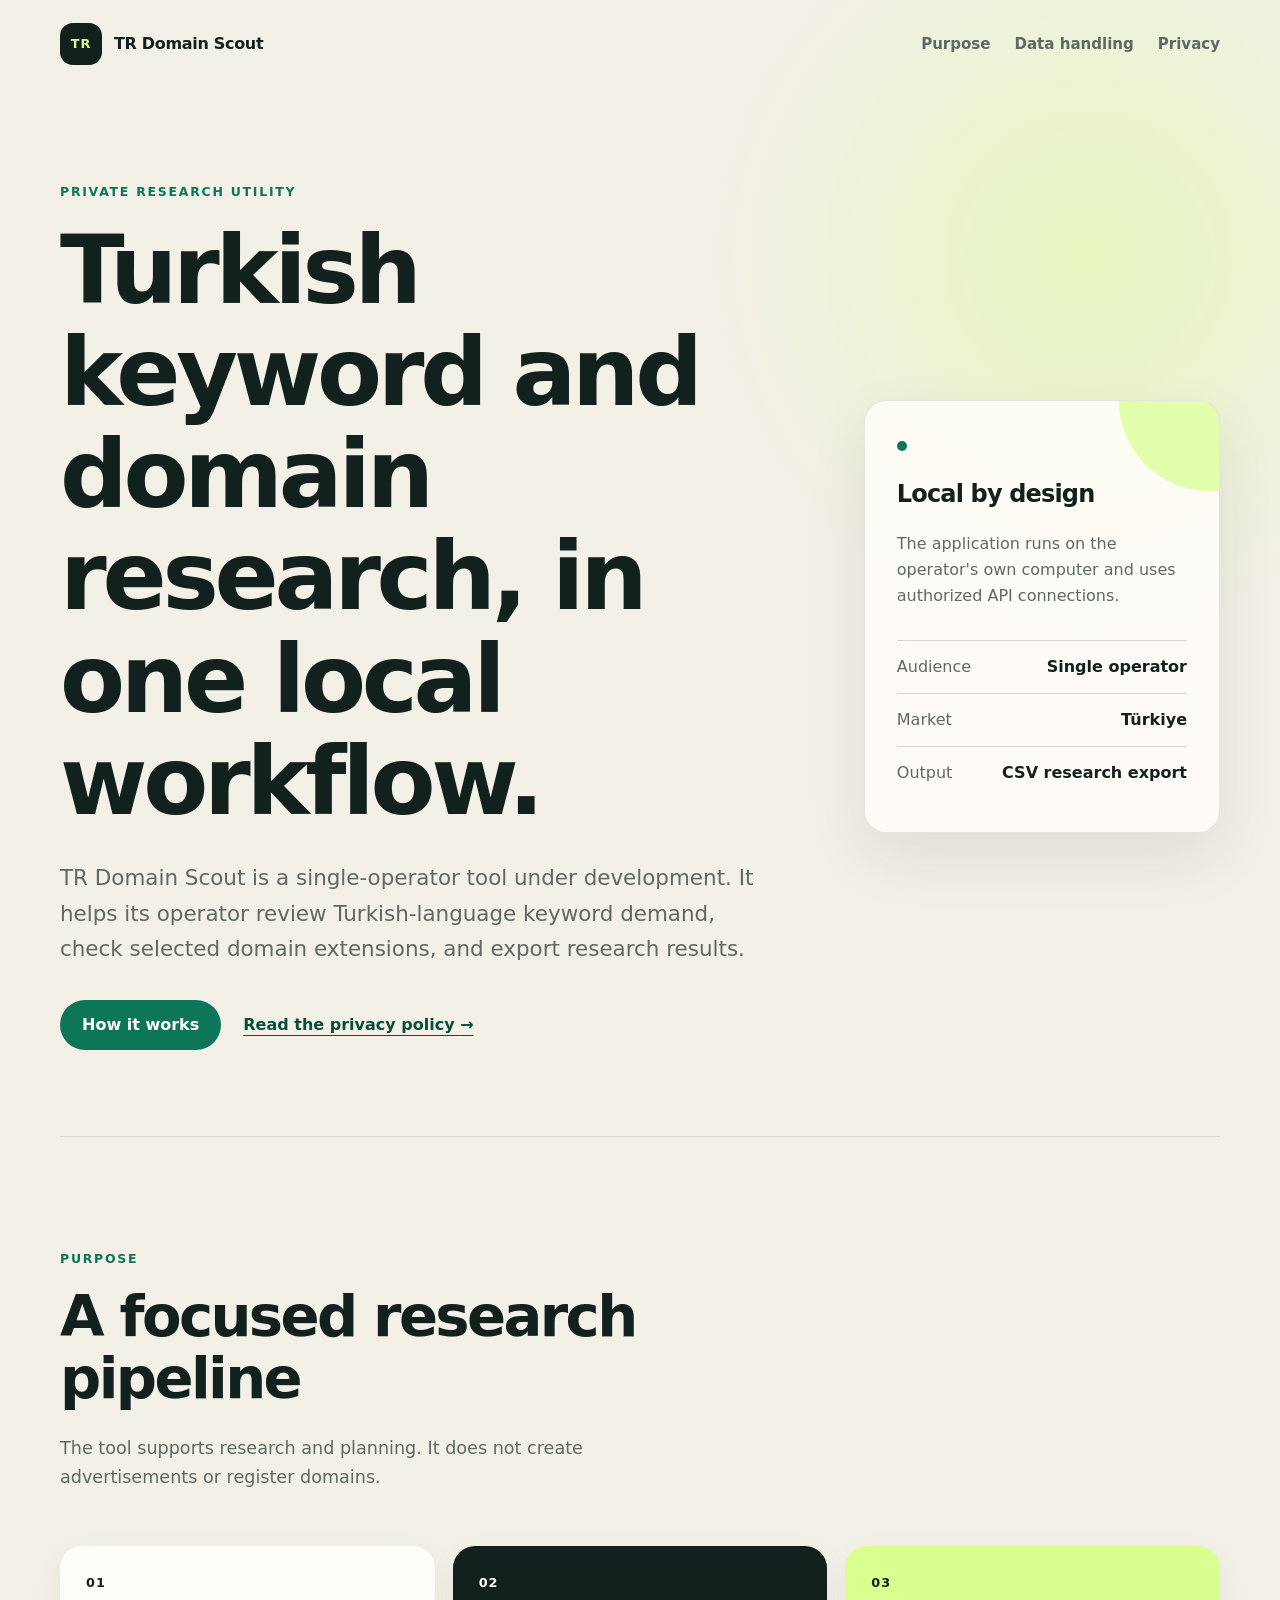
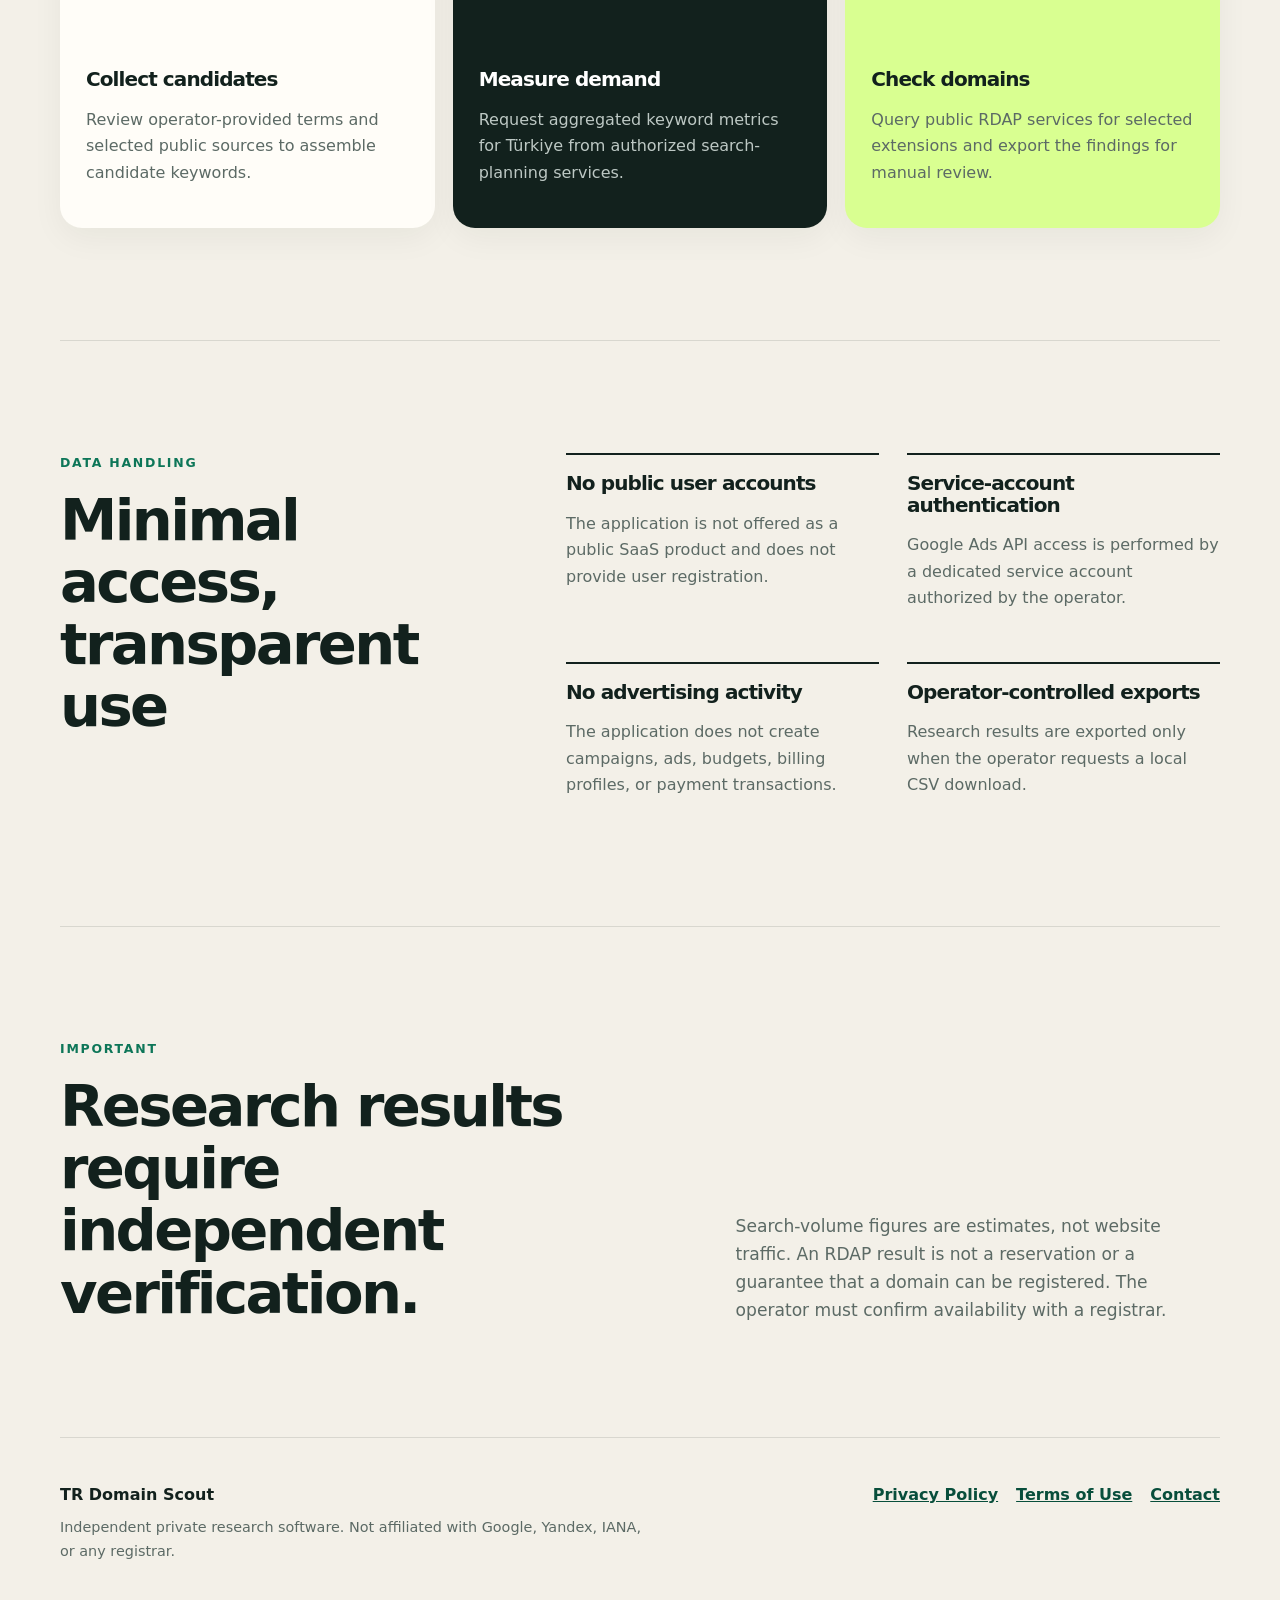
==== index.html @ ed7e2613 "Publish TR Domain Scout website" ====
<!doctype html>
<html lang="en">
<head>
  <meta charset="utf-8">
  <meta name="viewport" content="width=device-width, initial-scale=1">
  <meta name="description" content="TR Domain Scout is a private research utility for Turkish keyword analysis and domain availability checks.">
  <title>TR Domain Scout</title>
  <link rel="stylesheet" href="styles.css">
</head>
<body>
  <header class="site-header">
    <a class="brand" href="./" aria-label="TR Domain Scout home">
      <span class="brand-mark" aria-hidden="true">TR</span>
      <span>TR Domain Scout</span>
    </a>
    <nav aria-label="Primary navigation">
      <a href="#purpose">Purpose</a>
      <a href="#data">Data handling</a>
      <a href="privacy.html">Privacy</a>
    </nav>
  </header>

  <main>
    <section class="hero">
      <div class="hero-copy">
        <p class="eyebrow">Private research utility</p>
        <h1>Turkish keyword and domain research, in one local workflow.</h1>
        <p class="lede">
          TR Domain Scout is a single-operator tool under development. It helps its operator review
          Turkish-language keyword demand, check selected domain extensions, and export research results.
        </p>
        <div class="hero-actions">
          <a class="button" href="#purpose">How it works</a>
          <a class="text-link" href="privacy.html">Read the privacy policy <span aria-hidden="true">→</span></a>
        </div>
      </div>
      <aside class="status-card" aria-label="Application summary">
        <span class="status-dot" aria-hidden="true"></span>
        <p class="status-title">Local by design</p>
        <p>The application runs on the operator's own computer and uses authorized API connections.</p>
        <dl>
          <div><dt>Audience</dt><dd>Single operator</dd></div>
          <div><dt>Market</dt><dd>Türkiye</dd></div>
          <div><dt>Output</dt><dd>CSV research export</dd></div>
        </dl>
      </aside>
    </section>

    <section class="section" id="purpose">
      <div class="section-heading">
        <p class="eyebrow">Purpose</p>
        <h2>A focused research pipeline</h2>
        <p>The tool supports research and planning. It does not create advertisements or register domains.</p>
      </div>
      <div class="steps">
        <article>
          <span class="step-number">01</span>
          <h3>Collect candidates</h3>
          <p>Review operator-provided terms and selected public sources to assemble candidate keywords.</p>
        </article>
        <article>
          <span class="step-number">02</span>
          <h3>Measure demand</h3>
          <p>Request aggregated keyword metrics for Türkiye from authorized search-planning services.</p>
        </article>
        <article>
          <span class="step-number">03</span>
          <h3>Check domains</h3>
          <p>Query public RDAP services for selected extensions and export the findings for manual review.</p>
        </article>
      </div>
    </section>

    <section class="section data-section" id="data">
      <div class="section-heading">
        <p class="eyebrow">Data handling</p>
        <h2>Minimal access, transparent use</h2>
      </div>
      <div class="data-grid">
        <div>
          <h3>No public user accounts</h3>
          <p>The application is not offered as a public SaaS product and does not provide user registration.</p>
        </div>
        <div>
          <h3>Service-account authentication</h3>
          <p>Google Ads API access is performed by a dedicated service account authorized by the operator.</p>
        </div>
        <div>
          <h3>No advertising activity</h3>
          <p>The application does not create campaigns, ads, budgets, billing profiles, or payment transactions.</p>
        </div>
        <div>
          <h3>Operator-controlled exports</h3>
          <p>Research results are exported only when the operator requests a local CSV download.</p>
        </div>
      </div>
    </section>

    <section class="section notice">
      <div>
        <p class="eyebrow">Important</p>
        <h2>Research results require independent verification.</h2>
      </div>
      <p>
        Search-volume figures are estimates, not website traffic. An RDAP result is not a reservation or a
        guarantee that a domain can be registered. The operator must confirm availability with a registrar.
      </p>
    </section>
  </main>

  <footer>
    <div>
      <strong>TR Domain Scout</strong>
      <p>Independent private research software. Not affiliated with Google, Yandex, IANA, or any registrar.</p>
    </div>
    <div class="footer-links">
      <a href="privacy.html">Privacy Policy</a>
      <a href="terms.html">Terms of Use</a>
      <a href="mailto:dimcomercial@gmail.com">Contact</a>
    </div>
  </footer>
</body>
</html>
---- styles.css ----
:root {
  --ink: #12211d;
  --muted: #5c6a65;
  --paper: #f3f0e8;
  --panel: #fffdf8;
  --line: #d8d7cf;
  --accent: #0d7658;
  --accent-dark: #084e3b;
  --warm: #d9ff91;
  --radius: 22px;
  --shadow: 0 24px 60px rgba(18, 33, 29, 0.09);
}

* { box-sizing: border-box; }

html { scroll-behavior: smooth; }

body {
  margin: 0;
  background:
    radial-gradient(circle at 85% 8%, rgba(217, 255, 145, 0.45), transparent 24rem),
    var(--paper);
  color: var(--ink);
  font-family: Inter, ui-sans-serif, system-ui, -apple-system, BlinkMacSystemFont, "Segoe UI", sans-serif;
  line-height: 1.65;
}

a { color: var(--accent-dark); }
a:hover { color: var(--accent); }
a:focus-visible { outline: 3px solid var(--warm); outline-offset: 4px; }

.site-header,
main,
footer {
  width: min(1160px, calc(100% - 40px));
  margin-inline: auto;
}

.site-header {
  min-height: 88px;
  display: flex;
  align-items: center;
  justify-content: space-between;
  gap: 24px;
}

.brand {
  display: inline-flex;
  align-items: center;
  gap: 12px;
  color: var(--ink);
  font-weight: 760;
  text-decoration: none;
  letter-spacing: -0.02em;
}

.brand-mark {
  width: 42px;
  height: 42px;
  display: grid;
  place-items: center;
  border-radius: 13px;
  background: var(--ink);
  color: var(--warm);
  font-size: 0.8rem;
  letter-spacing: 0.08em;
}

nav { display: flex; gap: 24px; }
nav a { color: var(--muted); font-size: 0.94rem; font-weight: 650; text-decoration: none; }
nav a[aria-current="page"] { color: var(--ink); }

.hero {
  min-height: 640px;
  padding: 94px 0 86px;
  display: grid;
  grid-template-columns: minmax(0, 1.35fr) minmax(300px, 0.65fr);
  align-items: center;
  gap: 64px;
}

.eyebrow {
  margin: 0 0 16px;
  color: var(--accent);
  font-size: 0.78rem;
  font-weight: 800;
  letter-spacing: 0.14em;
  text-transform: uppercase;
}

h1, h2, h3 { line-height: 1.08; letter-spacing: -0.045em; }
h1 { max-width: 780px; margin: 0; font-size: clamp(3.2rem, 7.4vw, 6.9rem); }
h2 { margin: 0; font-size: clamp(2.2rem, 4.5vw, 4.4rem); }
h3 { margin: 0 0 12px; font-size: 1.25rem; }

.lede {
  max-width: 700px;
  margin: 28px 0 0;
  color: var(--muted);
  font-size: clamp(1.08rem, 2vw, 1.34rem);
}

.hero-actions { margin-top: 34px; display: flex; flex-wrap: wrap; align-items: center; gap: 22px; }
.button {
  display: inline-flex;
  min-height: 50px;
  align-items: center;
  padding: 0 22px;
  border-radius: 999px;
  background: var(--accent);
  color: white;
  font-weight: 760;
  text-decoration: none;
}
.button:hover { background: var(--accent-dark); color: white; }
.text-link { font-weight: 720; text-decoration-thickness: 1px; text-underline-offset: 5px; }

.status-card {
  position: relative;
  padding: 32px;
  overflow: hidden;
  border: 1px solid rgba(18, 33, 29, 0.1);
  border-radius: var(--radius);
  background: rgba(255, 253, 248, 0.86);
  box-shadow: var(--shadow);
  backdrop-filter: blur(12px);
}
.status-card::after {
  content: "";
  position: absolute;
  width: 180px;
  height: 180px;
  right: -80px;
  top: -90px;
  border-radius: 50%;
  background: var(--warm);
  opacity: 0.72;
}
.status-dot { display: inline-block; width: 10px; height: 10px; border-radius: 50%; background: var(--accent); }
.status-title { margin: 16px 0 2px; font-size: 1.5rem; font-weight: 780; letter-spacing: -0.035em; }
.status-card > p:not(.status-title) { color: var(--muted); }
.status-card dl { margin: 30px 0 0; }
.status-card dl div { display: flex; justify-content: space-between; gap: 16px; padding: 13px 0; border-top: 1px solid var(--line); }
.status-card dt { color: var(--muted); }
.status-card dd { margin: 0; font-weight: 700; text-align: right; }

.section { padding: 112px 0; border-top: 1px solid var(--line); }
.section-heading { max-width: 750px; margin-bottom: 54px; }
.section-heading > p:last-child { max-width: 630px; margin: 24px 0 0; color: var(--muted); font-size: 1.1rem; }

.steps { display: grid; grid-template-columns: repeat(3, 1fr); gap: 18px; }
.steps article { min-height: 260px; padding: 26px; border-radius: var(--radius); background: var(--panel); box-shadow: 0 10px 32px rgba(18, 33, 29, 0.05); }
.steps article:nth-child(2) { background: var(--ink); color: white; }
.steps article:nth-child(2) p { color: #bdc8c4; }
.steps article:nth-child(3) { background: var(--warm); }
.steps article p { color: var(--muted); }
.step-number { display: block; margin-bottom: 76px; font-size: 0.8rem; font-weight: 800; letter-spacing: 0.08em; }

.data-section { display: grid; grid-template-columns: 0.8fr 1.2fr; gap: 70px; }
.data-grid { display: grid; grid-template-columns: repeat(2, 1fr); gap: 34px 28px; }
.data-grid div { padding-top: 18px; border-top: 2px solid var(--ink); }
.data-grid p { color: var(--muted); }

.notice { display: grid; grid-template-columns: 1fr 0.8fr; gap: 70px; align-items: end; }
.notice p:last-child { margin: 0; color: var(--muted); font-size: 1.07rem; }

footer {
  padding: 44px 0 54px;
  display: flex;
  justify-content: space-between;
  gap: 40px;
  border-top: 1px solid var(--line);
}
footer p { max-width: 600px; margin: 8px 0 0; color: var(--muted); font-size: 0.9rem; }
.footer-links { display: flex; flex-wrap: wrap; justify-content: flex-end; gap: 18px; }
.footer-links a { font-weight: 650; }

.legal-page { max-width: 860px; padding: 92px 0 120px; }
.legal-page h1 { font-size: clamp(3rem, 6vw, 5.4rem); }
.legal-intro { margin: 26px 0 68px; color: var(--muted); font-size: 1.25rem; }
.legal-page section { padding: 34px 0; border-top: 1px solid var(--line); }
.legal-page section h2 { font-size: 1.55rem; }
.legal-page section p, .legal-page li { color: #37443f; }
.legal-page ul { padding-left: 1.3rem; }

@media (max-width: 850px) {
  .site-header { padding: 20px 0; align-items: flex-start; }
  nav { gap: 14px; flex-wrap: wrap; justify-content: flex-end; }
  .hero, .data-section, .notice { grid-template-columns: 1fr; }
  .hero { padding: 70px 0 90px; gap: 44px; }
  .steps { grid-template-columns: 1fr; }
  .steps article { min-height: auto; }
  .step-number { margin-bottom: 42px; }
}

@media (max-width: 560px) {
  .site-header, main, footer { width: min(100% - 28px, 1160px); }
  .site-header { display: block; }
  nav { margin-top: 18px; justify-content: flex-start; }
  h1 { font-size: clamp(2.75rem, 15vw, 4.2rem); }
  .section { padding: 82px 0; }
  .data-grid { grid-template-columns: 1fr; }
  footer { display: block; }
  .footer-links { margin-top: 24px; justify-content: flex-start; }
}

@media (prefers-reduced-motion: reduce) {
  html { scroll-behavior: auto; }
}
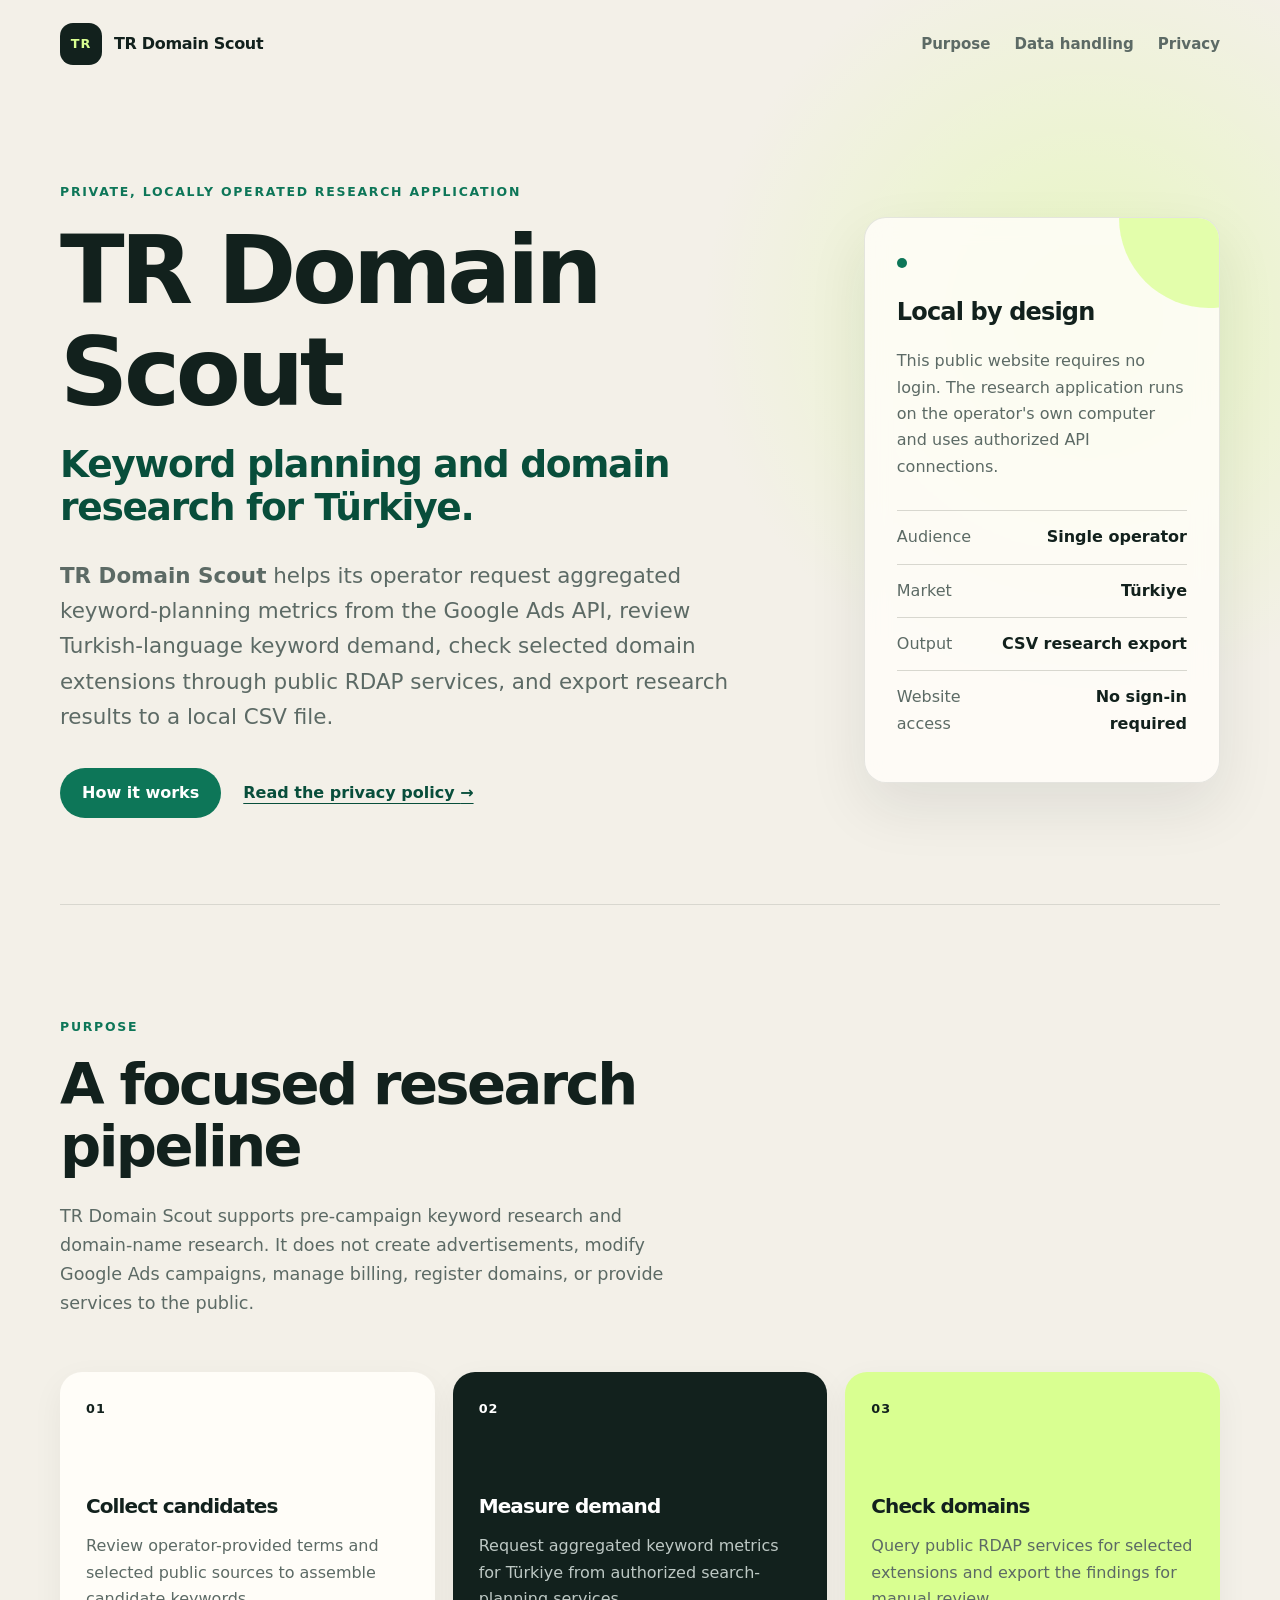
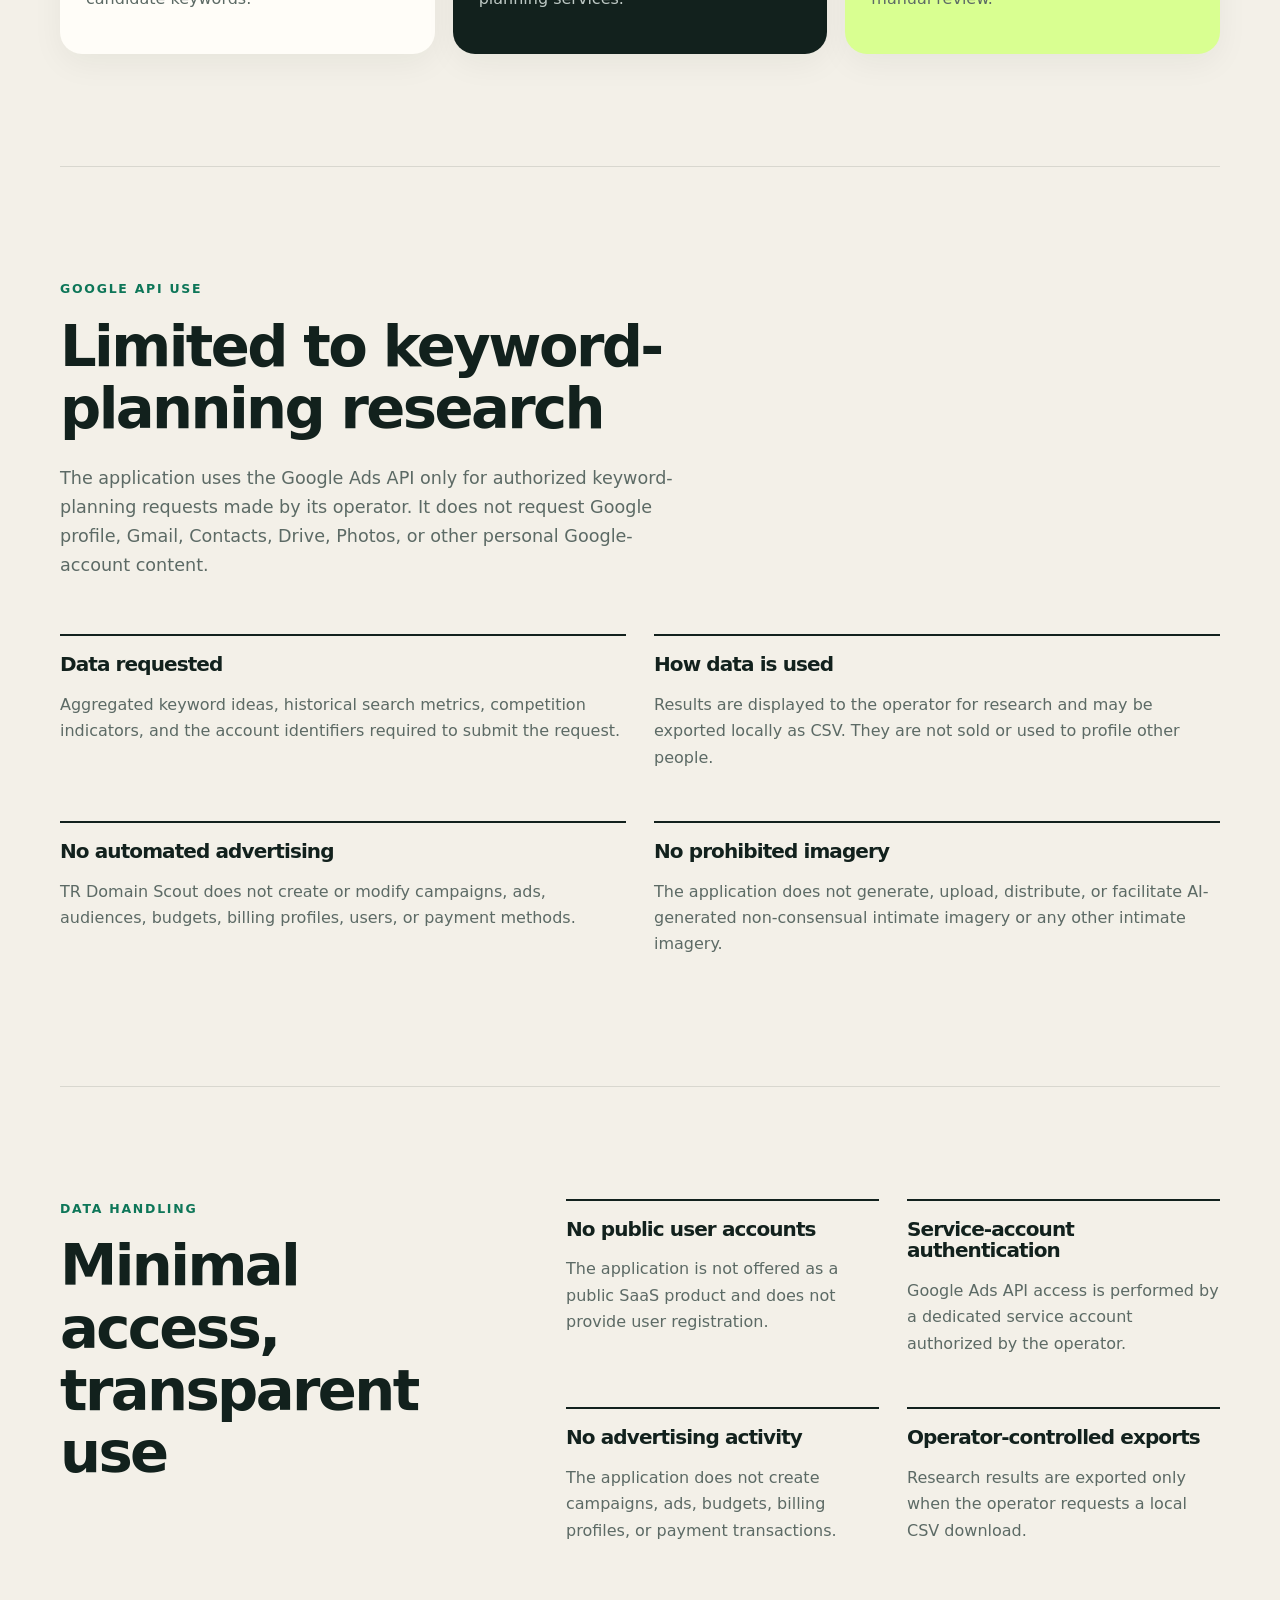
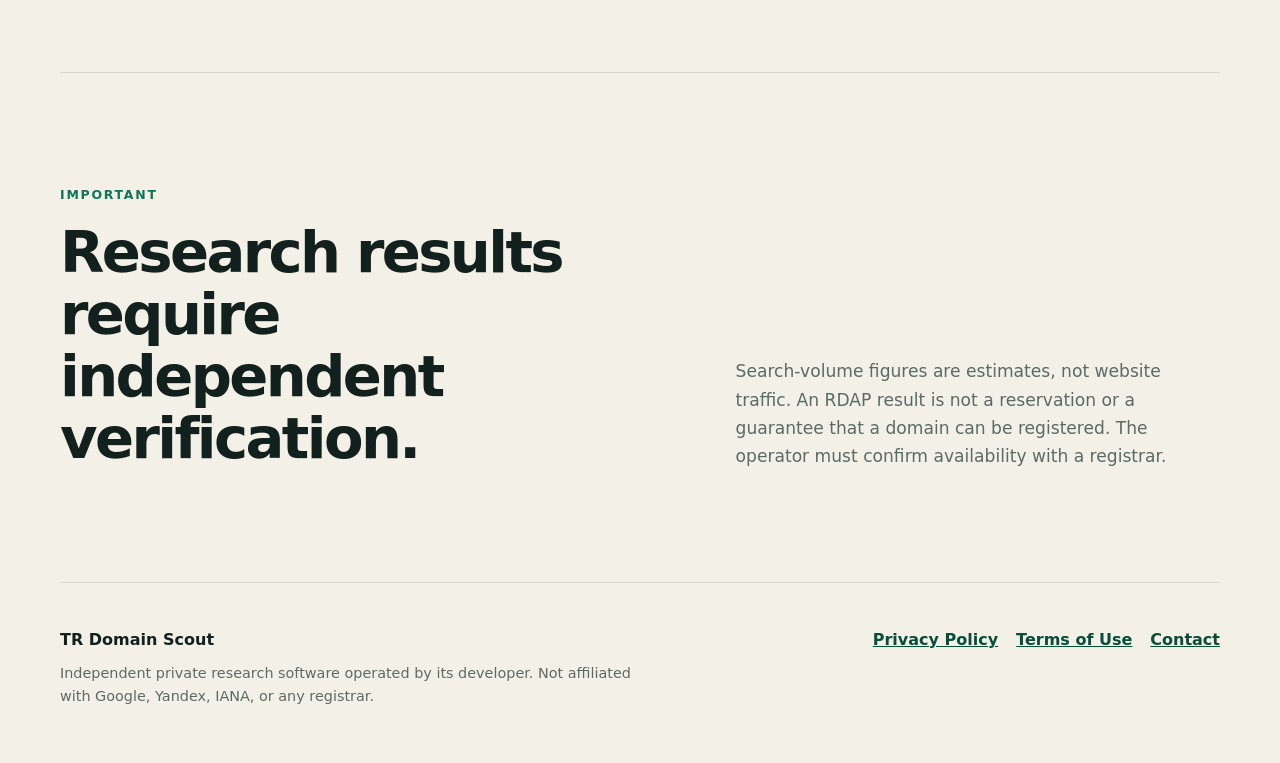
==== commit 452ddbef: "Add files via upload" ====
--- a/index.html
+++ b/index.html
@@ -3,7 +3,7 @@
 <head>
   <meta charset="utf-8">
   <meta name="viewport" content="width=device-width, initial-scale=1">
-  <meta name="description" content="TR Domain Scout is a private research utility for Turkish keyword analysis and domain availability checks.">
+  <meta name="description" content="TR Domain Scout is a private, locally operated application for Turkish keyword planning research and domain availability checks.">
   <title>TR Domain Scout</title>
   <link rel="stylesheet" href="styles.css">
 </head>
@@ -23,11 +23,13 @@
   <main>
     <section class="hero">
       <div class="hero-copy">
-        <p class="eyebrow">Private research utility</p>
-        <h1>Turkish keyword and domain research, in one local workflow.</h1>
+        <p class="eyebrow">Private, locally operated research application</p>
+        <h1>TR Domain Scout</h1>
+        <p class="hero-tagline">Keyword planning and domain research for Türkiye.</p>
         <p class="lede">
-          TR Domain Scout is a single-operator tool under development. It helps its operator review
-          Turkish-language keyword demand, check selected domain extensions, and export research results.
+          <strong>TR Domain Scout</strong> helps its operator request aggregated keyword-planning metrics
+          from the Google Ads API, review Turkish-language keyword demand, check selected domain extensions
+          through public RDAP services, and export research results to a local CSV file.
         </p>
         <div class="hero-actions">
           <a class="button" href="#purpose">How it works</a>
@@ -37,11 +39,12 @@
       <aside class="status-card" aria-label="Application summary">
         <span class="status-dot" aria-hidden="true"></span>
         <p class="status-title">Local by design</p>
-        <p>The application runs on the operator's own computer and uses authorized API connections.</p>
+        <p>This public website requires no login. The research application runs on the operator's own computer and uses authorized API connections.</p>
         <dl>
           <div><dt>Audience</dt><dd>Single operator</dd></div>
           <div><dt>Market</dt><dd>Türkiye</dd></div>
           <div><dt>Output</dt><dd>CSV research export</dd></div>
+          <div><dt>Website access</dt><dd>No sign-in required</dd></div>
         </dl>
       </aside>
     </section>
@@ -50,7 +53,11 @@
       <div class="section-heading">
         <p class="eyebrow">Purpose</p>
         <h2>A focused research pipeline</h2>
-        <p>The tool supports research and planning. It does not create advertisements or register domains.</p>
+        <p>
+          TR Domain Scout supports pre-campaign keyword research and domain-name research. It does not create
+          advertisements, modify Google Ads campaigns, manage billing, register domains, or provide services
+          to the public.
+        </p>
       </div>
       <div class="steps">
         <article>
@@ -68,6 +75,36 @@
           <h3>Check domains</h3>
           <p>Query public RDAP services for selected extensions and export the findings for manual review.</p>
         </article>
+      </div>
+    </section>
+
+    <section class="section" id="google-api-use">
+      <div class="section-heading">
+        <p class="eyebrow">Google API use</p>
+        <h2>Limited to keyword-planning research</h2>
+        <p>
+          The application uses the Google Ads API only for authorized keyword-planning requests made by its
+          operator. It does not request Google profile, Gmail, Contacts, Drive, Photos, or other personal
+          Google-account content.
+        </p>
+      </div>
+      <div class="data-grid">
+        <div>
+          <h3>Data requested</h3>
+          <p>Aggregated keyword ideas, historical search metrics, competition indicators, and the account identifiers required to submit the request.</p>
+        </div>
+        <div>
+          <h3>How data is used</h3>
+          <p>Results are displayed to the operator for research and may be exported locally as CSV. They are not sold or used to profile other people.</p>
+        </div>
+        <div>
+          <h3>No automated advertising</h3>
+          <p>TR Domain Scout does not create or modify campaigns, ads, audiences, budgets, billing profiles, users, or payment methods.</p>
+        </div>
+        <div>
+          <h3>No prohibited imagery</h3>
+          <p>The application does not generate, upload, distribute, or facilitate AI-generated non-consensual intimate imagery or any other intimate imagery.</p>
+        </div>
       </div>
     </section>
 
@@ -111,7 +148,7 @@
   <footer>
     <div>
       <strong>TR Domain Scout</strong>
-      <p>Independent private research software. Not affiliated with Google, Yandex, IANA, or any registrar.</p>
+      <p>Independent private research software operated by its developer. Not affiliated with Google, Yandex, IANA, or any registrar.</p>
     </div>
     <div class="footer-links">
       <a href="privacy.html">Privacy Policy</a>
--- a/styles.css
+++ b/styles.css
@@ -93,6 +93,16 @@
 h2 { margin: 0; font-size: clamp(2.2rem, 4.5vw, 4.4rem); }
 h3 { margin: 0 0 12px; font-size: 1.25rem; }
 
+.hero-tagline {
+  max-width: 760px;
+  margin: 20px 0 0;
+  color: var(--accent-dark);
+  font-size: clamp(1.5rem, 3vw, 2.35rem);
+  font-weight: 760;
+  letter-spacing: -0.035em;
+  line-height: 1.15;
+}
+
 .lede {
   max-width: 700px;
   margin: 28px 0 0;
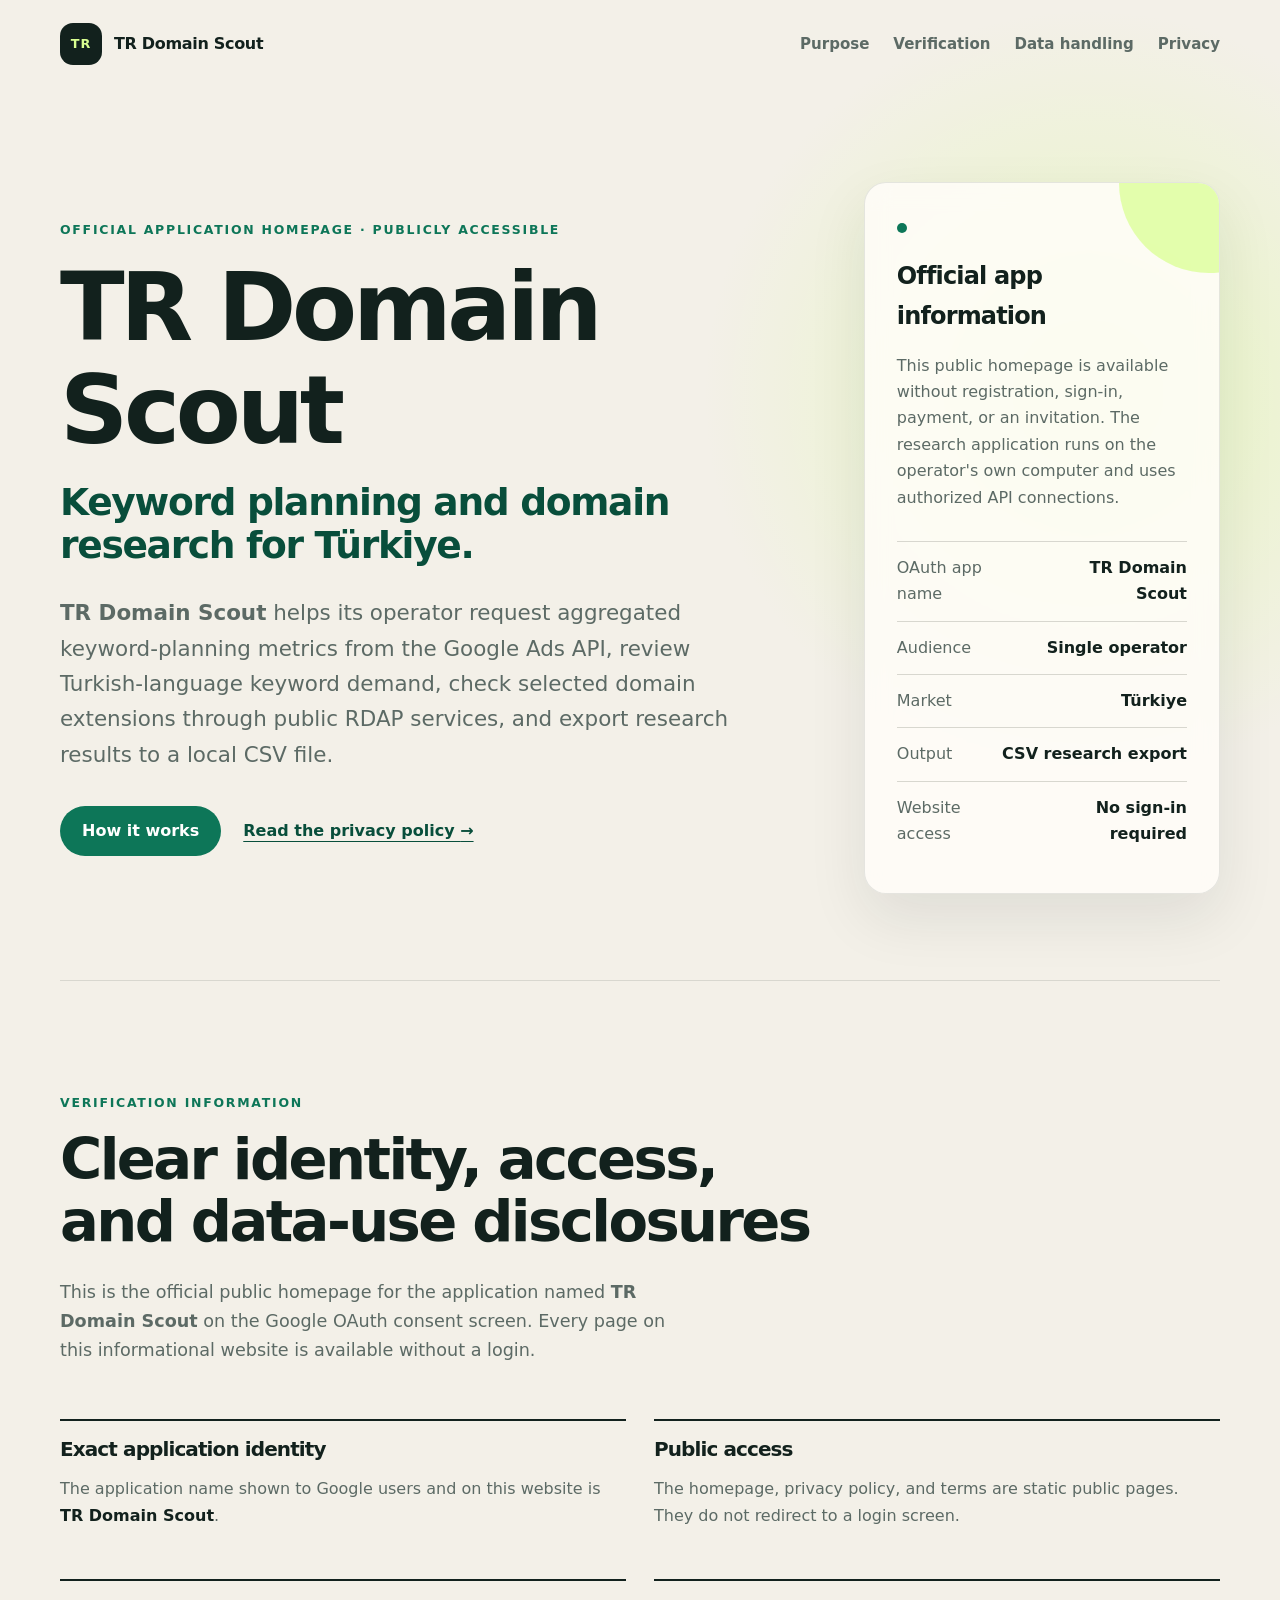
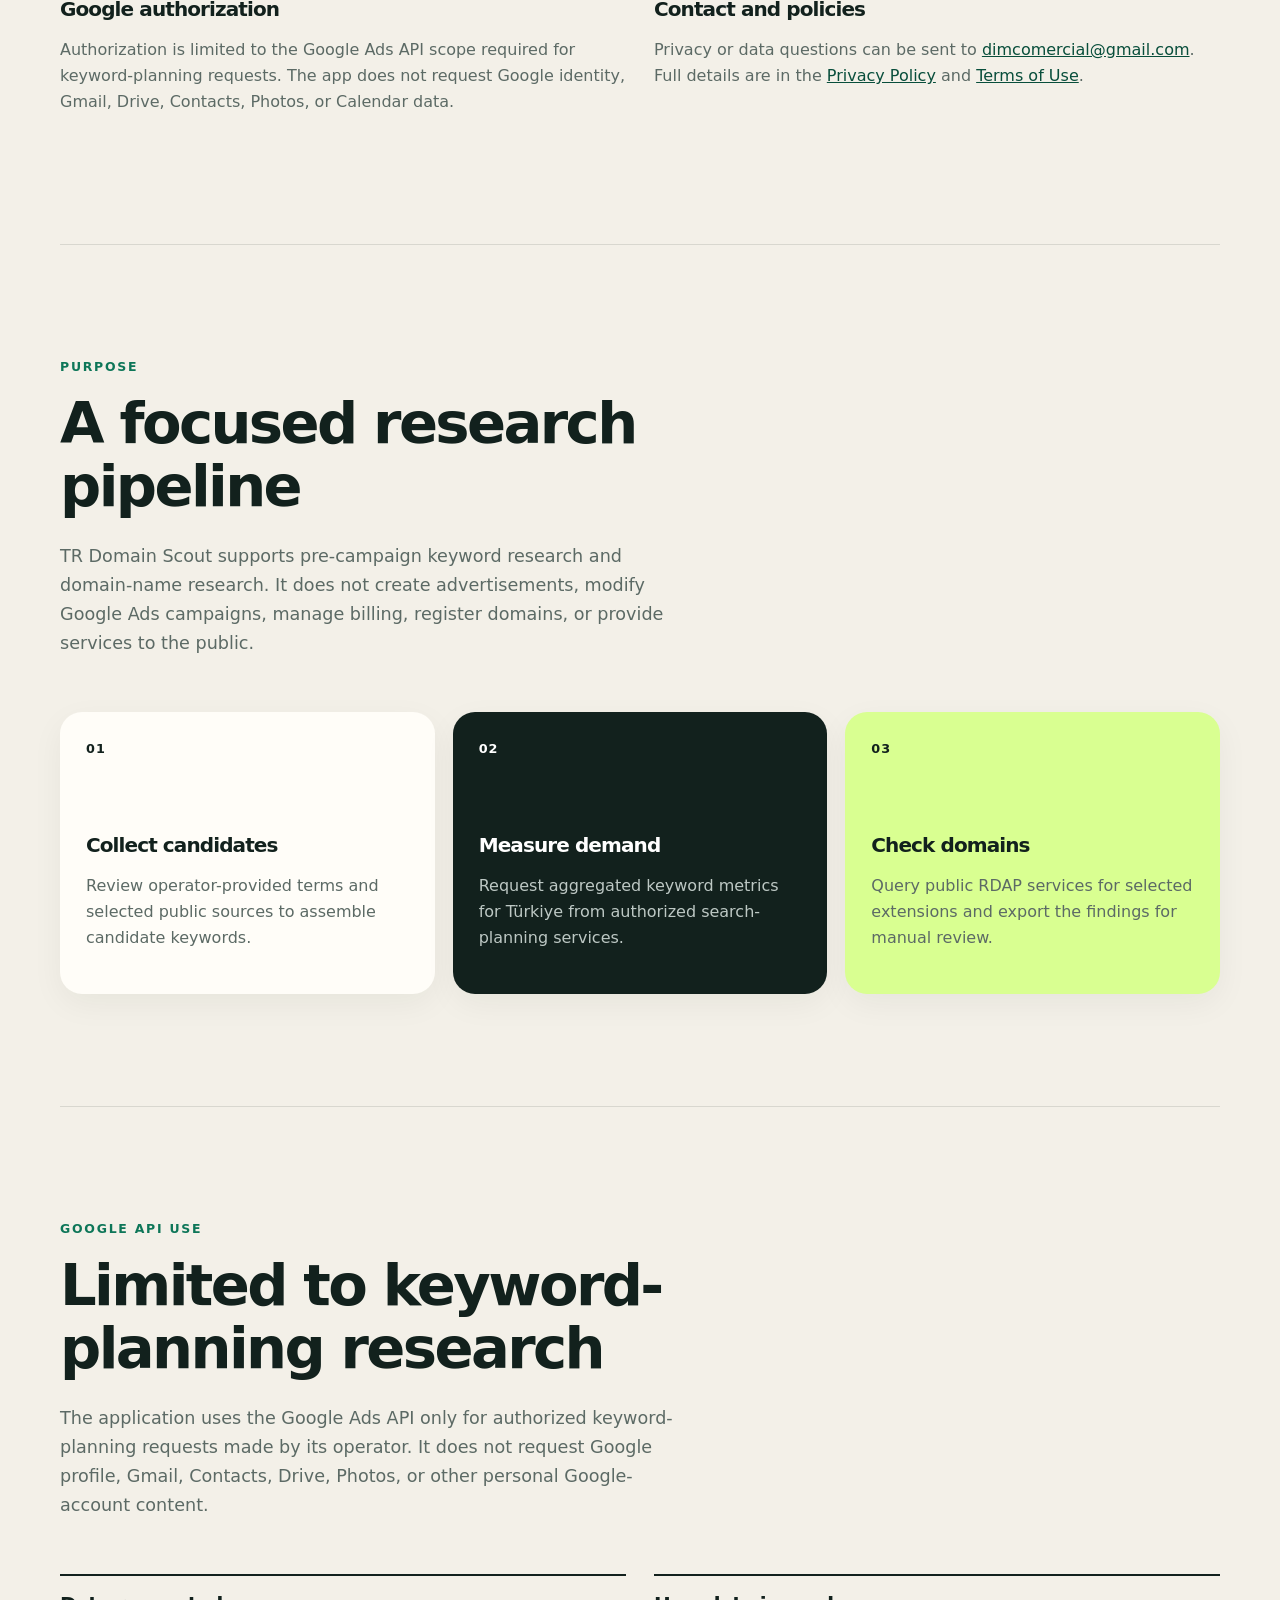
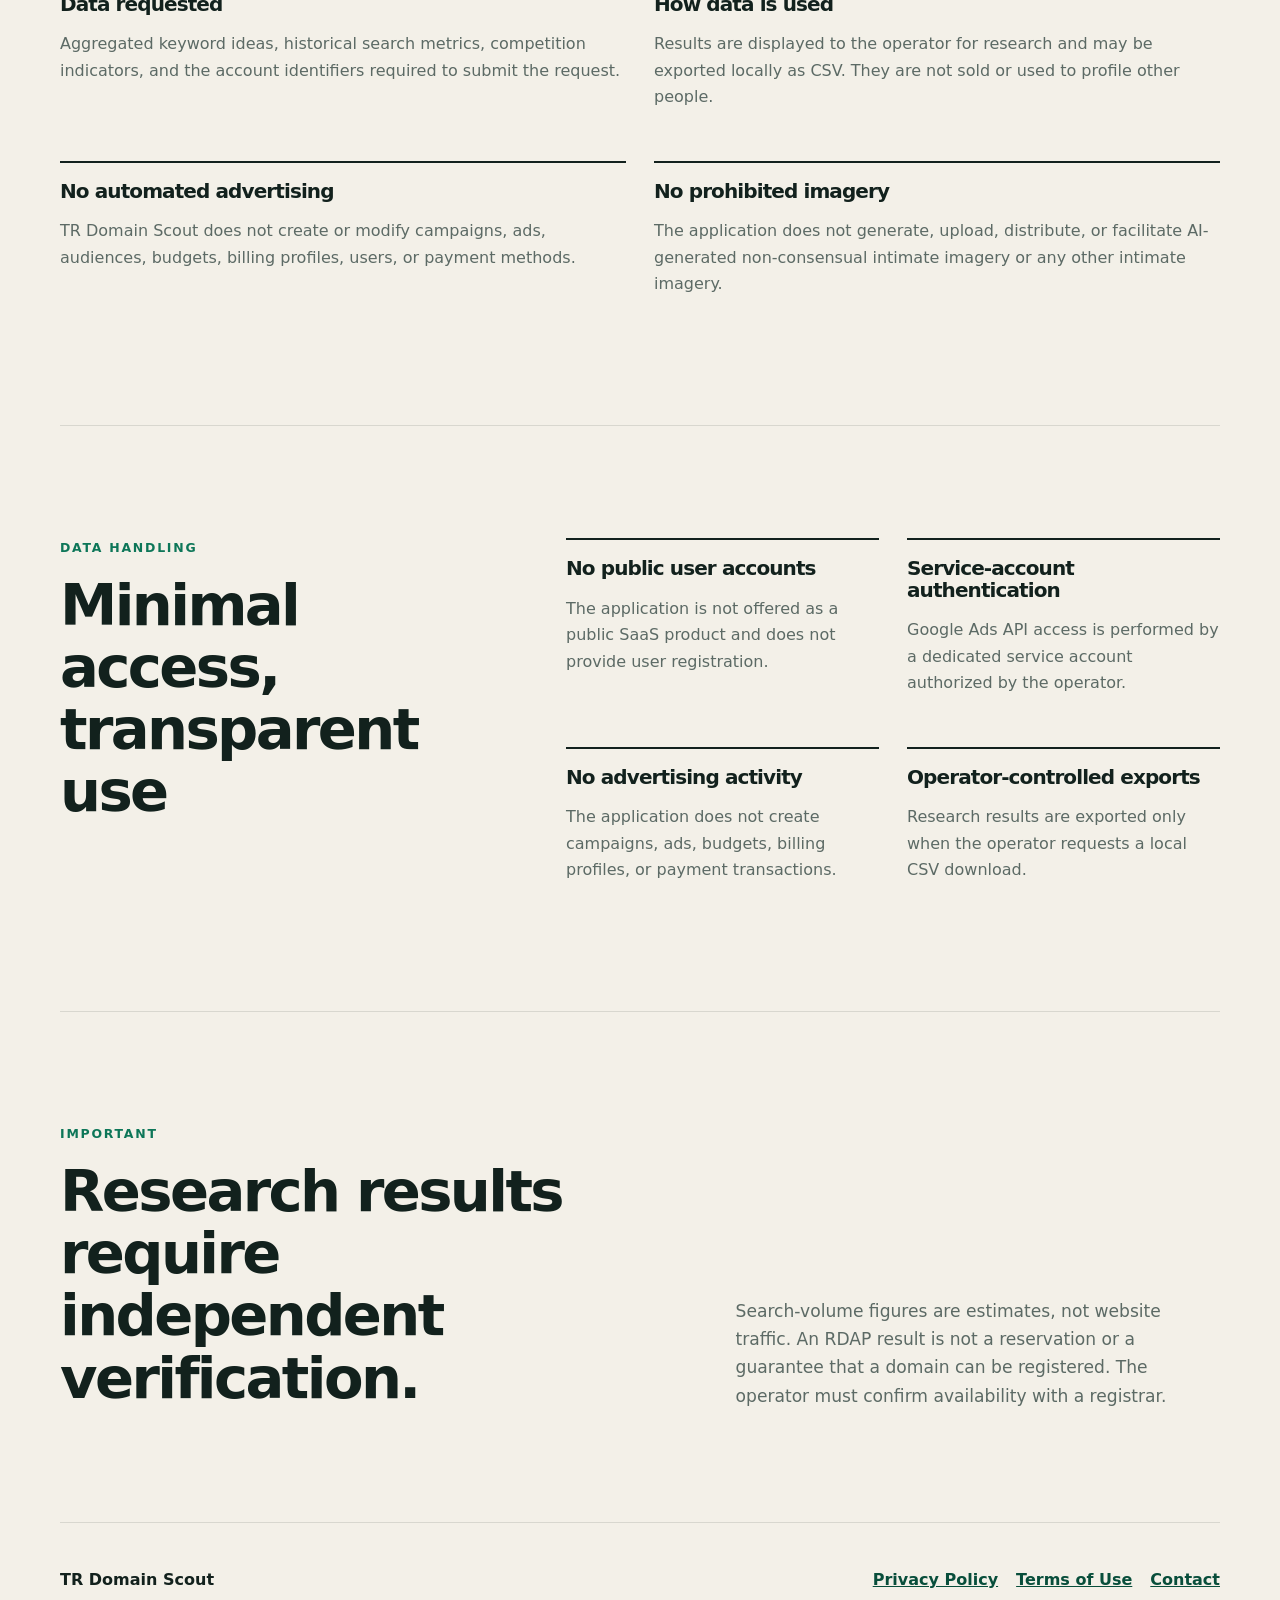
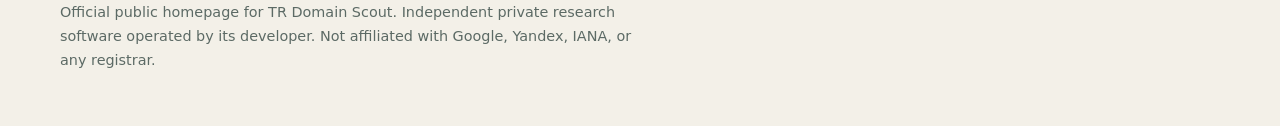
==== commit ffb614c0: "Add files via upload Clarify OAuth branding and privacy disclosures" ====
--- a/index.html
+++ b/index.html
@@ -1,160 +1,194 @@
-<!doctype html>
-<html lang="en">
-<head>
-  <meta charset="utf-8">
-  <meta name="viewport" content="width=device-width, initial-scale=1">
-  <meta name="description" content="TR Domain Scout is a private, locally operated application for Turkish keyword planning research and domain availability checks.">
-  <title>TR Domain Scout</title>
-  <link rel="stylesheet" href="styles.css">
-</head>
-<body>
-  <header class="site-header">
-    <a class="brand" href="./" aria-label="TR Domain Scout home">
-      <span class="brand-mark" aria-hidden="true">TR</span>
-      <span>TR Domain Scout</span>
-    </a>
-    <nav aria-label="Primary navigation">
-      <a href="#purpose">Purpose</a>
-      <a href="#data">Data handling</a>
-      <a href="privacy.html">Privacy</a>
-    </nav>
-  </header>
-
-  <main>
-    <section class="hero">
-      <div class="hero-copy">
-        <p class="eyebrow">Private, locally operated research application</p>
-        <h1>TR Domain Scout</h1>
-        <p class="hero-tagline">Keyword planning and domain research for Türkiye.</p>
-        <p class="lede">
-          <strong>TR Domain Scout</strong> helps its operator request aggregated keyword-planning metrics
-          from the Google Ads API, review Turkish-language keyword demand, check selected domain extensions
-          through public RDAP services, and export research results to a local CSV file.
-        </p>
-        <div class="hero-actions">
-          <a class="button" href="#purpose">How it works</a>
-          <a class="text-link" href="privacy.html">Read the privacy policy <span aria-hidden="true">→</span></a>
-        </div>
-      </div>
-      <aside class="status-card" aria-label="Application summary">
-        <span class="status-dot" aria-hidden="true"></span>
-        <p class="status-title">Local by design</p>
-        <p>This public website requires no login. The research application runs on the operator's own computer and uses authorized API connections.</p>
-        <dl>
-          <div><dt>Audience</dt><dd>Single operator</dd></div>
-          <div><dt>Market</dt><dd>Türkiye</dd></div>
-          <div><dt>Output</dt><dd>CSV research export</dd></div>
-          <div><dt>Website access</dt><dd>No sign-in required</dd></div>
-        </dl>
-      </aside>
-    </section>
-
-    <section class="section" id="purpose">
-      <div class="section-heading">
-        <p class="eyebrow">Purpose</p>
-        <h2>A focused research pipeline</h2>
-        <p>
-          TR Domain Scout supports pre-campaign keyword research and domain-name research. It does not create
-          advertisements, modify Google Ads campaigns, manage billing, register domains, or provide services
-          to the public.
-        </p>
-      </div>
-      <div class="steps">
-        <article>
-          <span class="step-number">01</span>
-          <h3>Collect candidates</h3>
-          <p>Review operator-provided terms and selected public sources to assemble candidate keywords.</p>
-        </article>
-        <article>
-          <span class="step-number">02</span>
-          <h3>Measure demand</h3>
-          <p>Request aggregated keyword metrics for Türkiye from authorized search-planning services.</p>
-        </article>
-        <article>
-          <span class="step-number">03</span>
-          <h3>Check domains</h3>
-          <p>Query public RDAP services for selected extensions and export the findings for manual review.</p>
-        </article>
-      </div>
-    </section>
-
-    <section class="section" id="google-api-use">
-      <div class="section-heading">
-        <p class="eyebrow">Google API use</p>
-        <h2>Limited to keyword-planning research</h2>
-        <p>
-          The application uses the Google Ads API only for authorized keyword-planning requests made by its
-          operator. It does not request Google profile, Gmail, Contacts, Drive, Photos, or other personal
-          Google-account content.
-        </p>
-      </div>
-      <div class="data-grid">
-        <div>
-          <h3>Data requested</h3>
-          <p>Aggregated keyword ideas, historical search metrics, competition indicators, and the account identifiers required to submit the request.</p>
-        </div>
-        <div>
-          <h3>How data is used</h3>
-          <p>Results are displayed to the operator for research and may be exported locally as CSV. They are not sold or used to profile other people.</p>
-        </div>
-        <div>
-          <h3>No automated advertising</h3>
-          <p>TR Domain Scout does not create or modify campaigns, ads, audiences, budgets, billing profiles, users, or payment methods.</p>
-        </div>
-        <div>
-          <h3>No prohibited imagery</h3>
-          <p>The application does not generate, upload, distribute, or facilitate AI-generated non-consensual intimate imagery or any other intimate imagery.</p>
-        </div>
-      </div>
-    </section>
-
-    <section class="section data-section" id="data">
-      <div class="section-heading">
-        <p class="eyebrow">Data handling</p>
-        <h2>Minimal access, transparent use</h2>
-      </div>
-      <div class="data-grid">
-        <div>
-          <h3>No public user accounts</h3>
-          <p>The application is not offered as a public SaaS product and does not provide user registration.</p>
-        </div>
-        <div>
-          <h3>Service-account authentication</h3>
-          <p>Google Ads API access is performed by a dedicated service account authorized by the operator.</p>
-        </div>
-        <div>
-          <h3>No advertising activity</h3>
-          <p>The application does not create campaigns, ads, budgets, billing profiles, or payment transactions.</p>
-        </div>
-        <div>
-          <h3>Operator-controlled exports</h3>
-          <p>Research results are exported only when the operator requests a local CSV download.</p>
-        </div>
-      </div>
-    </section>
-
-    <section class="section notice">
-      <div>
-        <p class="eyebrow">Important</p>
-        <h2>Research results require independent verification.</h2>
-      </div>
-      <p>
-        Search-volume figures are estimates, not website traffic. An RDAP result is not a reservation or a
-        guarantee that a domain can be registered. The operator must confirm availability with a registrar.
-      </p>
-    </section>
-  </main>
-
-  <footer>
-    <div>
-      <strong>TR Domain Scout</strong>
-      <p>Independent private research software operated by its developer. Not affiliated with Google, Yandex, IANA, or any registrar.</p>
-    </div>
-    <div class="footer-links">
-      <a href="privacy.html">Privacy Policy</a>
-      <a href="terms.html">Terms of Use</a>
-      <a href="mailto:dimcomercial@gmail.com">Contact</a>
-    </div>
-  </footer>
-</body>
-</html>
+<!doctype html>
+<html lang="en">
+<head>
+  <meta charset="utf-8">
+  <meta name="viewport" content="width=device-width, initial-scale=1">
+  <meta name="robots" content="index, follow">
+  <meta name="description" content="TR Domain Scout is a private, locally operated application for Turkish keyword planning research and domain availability checks.">
+  <link rel="canonical" href="https://dimcomerical-ai.github.io/">
+  <link rel="icon" href="favicon.svg" type="image/svg+xml">
+  <title>TR Domain Scout</title>
+  <link rel="stylesheet" href="styles.css">
+</head>
+<body>
+  <header class="site-header">
+    <a class="brand" href="./" aria-label="TR Domain Scout home">
+      <span class="brand-mark" aria-hidden="true">TR</span>
+      <span>TR Domain Scout</span>
+    </a>
+    <nav aria-label="Primary navigation">
+      <a href="#purpose">Purpose</a>
+      <a href="#verification">Verification</a>
+      <a href="#data">Data handling</a>
+      <a href="privacy.html">Privacy</a>
+    </nav>
+  </header>
+
+  <main>
+    <section class="hero">
+      <div class="hero-copy">
+        <p class="eyebrow">Official application homepage · Publicly accessible</p>
+        <h1>TR Domain Scout</h1>
+        <p class="hero-tagline">Keyword planning and domain research for Türkiye.</p>
+        <p class="lede">
+          <strong>TR Domain Scout</strong> helps its operator request aggregated keyword-planning metrics
+          from the Google Ads API, review Turkish-language keyword demand, check selected domain extensions
+          through public RDAP services, and export research results to a local CSV file.
+        </p>
+        <div class="hero-actions">
+          <a class="button" href="#purpose">How it works</a>
+          <a class="text-link" href="privacy.html">Read the privacy policy <span aria-hidden="true">→</span></a>
+        </div>
+      </div>
+      <aside class="status-card" aria-label="Application summary">
+        <span class="status-dot" aria-hidden="true"></span>
+        <p class="status-title">Official app information</p>
+        <p>This public homepage is available without registration, sign-in, payment, or an invitation. The research application runs on the operator's own computer and uses authorized API connections.</p>
+        <dl>
+          <div><dt>OAuth app name</dt><dd>TR Domain Scout</dd></div>
+          <div><dt>Audience</dt><dd>Single operator</dd></div>
+          <div><dt>Market</dt><dd>Türkiye</dd></div>
+          <div><dt>Output</dt><dd>CSV research export</dd></div>
+          <div><dt>Website access</dt><dd>No sign-in required</dd></div>
+        </dl>
+      </aside>
+    </section>
+
+    <section class="section" id="verification">
+      <div class="section-heading">
+        <p class="eyebrow">Verification information</p>
+        <h2>Clear identity, access, and data-use disclosures</h2>
+        <p>
+          This is the official public homepage for the application named <strong>TR Domain Scout</strong> on
+          the Google OAuth consent screen. Every page on this informational website is available without a login.
+        </p>
+      </div>
+      <div class="data-grid verification-grid">
+        <div>
+          <h3>Exact application identity</h3>
+          <p>The application name shown to Google users and on this website is <strong>TR Domain Scout</strong>.</p>
+        </div>
+        <div>
+          <h3>Public access</h3>
+          <p>The homepage, privacy policy, and terms are static public pages. They do not redirect to a login screen.</p>
+        </div>
+        <div>
+          <h3>Google authorization</h3>
+          <p>Authorization is limited to the Google Ads API scope required for keyword-planning requests. The app does not request Google identity, Gmail, Drive, Contacts, Photos, or Calendar data.</p>
+        </div>
+        <div>
+          <h3>Contact and policies</h3>
+          <p>Privacy or data questions can be sent to <a href="mailto:dimcomercial@gmail.com">dimcomercial@gmail.com</a>. Full details are in the <a href="privacy.html">Privacy Policy</a> and <a href="terms.html">Terms of Use</a>.</p>
+        </div>
+      </div>
+    </section>
+
+    <section class="section" id="purpose">
+      <div class="section-heading">
+        <p class="eyebrow">Purpose</p>
+        <h2>A focused research pipeline</h2>
+        <p>
+          TR Domain Scout supports pre-campaign keyword research and domain-name research. It does not create
+          advertisements, modify Google Ads campaigns, manage billing, register domains, or provide services
+          to the public.
+        </p>
+      </div>
+      <div class="steps">
+        <article>
+          <span class="step-number">01</span>
+          <h3>Collect candidates</h3>
+          <p>Review operator-provided terms and selected public sources to assemble candidate keywords.</p>
+        </article>
+        <article>
+          <span class="step-number">02</span>
+          <h3>Measure demand</h3>
+          <p>Request aggregated keyword metrics for Türkiye from authorized search-planning services.</p>
+        </article>
+        <article>
+          <span class="step-number">03</span>
+          <h3>Check domains</h3>
+          <p>Query public RDAP services for selected extensions and export the findings for manual review.</p>
+        </article>
+      </div>
+    </section>
+
+    <section class="section" id="google-api-use">
+      <div class="section-heading">
+        <p class="eyebrow">Google API use</p>
+        <h2>Limited to keyword-planning research</h2>
+        <p>
+          The application uses the Google Ads API only for authorized keyword-planning requests made by its
+          operator. It does not request Google profile, Gmail, Contacts, Drive, Photos, or other personal
+          Google-account content.
+        </p>
+      </div>
+      <div class="data-grid">
+        <div>
+          <h3>Data requested</h3>
+          <p>Aggregated keyword ideas, historical search metrics, competition indicators, and the account identifiers required to submit the request.</p>
+        </div>
+        <div>
+          <h3>How data is used</h3>
+          <p>Results are displayed to the operator for research and may be exported locally as CSV. They are not sold or used to profile other people.</p>
+        </div>
+        <div>
+          <h3>No automated advertising</h3>
+          <p>TR Domain Scout does not create or modify campaigns, ads, audiences, budgets, billing profiles, users, or payment methods.</p>
+        </div>
+        <div>
+          <h3>No prohibited imagery</h3>
+          <p>The application does not generate, upload, distribute, or facilitate AI-generated non-consensual intimate imagery or any other intimate imagery.</p>
+        </div>
+      </div>
+    </section>
+
+    <section class="section data-section" id="data">
+      <div class="section-heading">
+        <p class="eyebrow">Data handling</p>
+        <h2>Minimal access, transparent use</h2>
+      </div>
+      <div class="data-grid">
+        <div>
+          <h3>No public user accounts</h3>
+          <p>The application is not offered as a public SaaS product and does not provide user registration.</p>
+        </div>
+        <div>
+          <h3>Service-account authentication</h3>
+          <p>Google Ads API access is performed by a dedicated service account authorized by the operator.</p>
+        </div>
+        <div>
+          <h3>No advertising activity</h3>
+          <p>The application does not create campaigns, ads, budgets, billing profiles, or payment transactions.</p>
+        </div>
+        <div>
+          <h3>Operator-controlled exports</h3>
+          <p>Research results are exported only when the operator requests a local CSV download.</p>
+        </div>
+      </div>
+    </section>
+
+    <section class="section notice">
+      <div>
+        <p class="eyebrow">Important</p>
+        <h2>Research results require independent verification.</h2>
+      </div>
+      <p>
+        Search-volume figures are estimates, not website traffic. An RDAP result is not a reservation or a
+        guarantee that a domain can be registered. The operator must confirm availability with a registrar.
+      </p>
+    </section>
+  </main>
+
+  <footer>
+    <div>
+      <strong>TR Domain Scout</strong>
+      <p>Official public homepage for TR Domain Scout. Independent private research software operated by its developer. Not affiliated with Google, Yandex, IANA, or any registrar.</p>
+    </div>
+    <div class="footer-links">
+      <a href="privacy.html">Privacy Policy</a>
+      <a href="terms.html">Terms of Use</a>
+      <a href="mailto:dimcomercial@gmail.com">Contact</a>
+    </div>
+  </footer>
+</body>
+</html>
--- a/styles.css
+++ b/styles.css
@@ -1,219 +1,228 @@
-:root {
-  --ink: #12211d;
-  --muted: #5c6a65;
-  --paper: #f3f0e8;
-  --panel: #fffdf8;
-  --line: #d8d7cf;
-  --accent: #0d7658;
-  --accent-dark: #084e3b;
-  --warm: #d9ff91;
-  --radius: 22px;
-  --shadow: 0 24px 60px rgba(18, 33, 29, 0.09);
-}
-
-* { box-sizing: border-box; }
-
-html { scroll-behavior: smooth; }
-
-body {
-  margin: 0;
-  background:
-    radial-gradient(circle at 85% 8%, rgba(217, 255, 145, 0.45), transparent 24rem),
-    var(--paper);
-  color: var(--ink);
-  font-family: Inter, ui-sans-serif, system-ui, -apple-system, BlinkMacSystemFont, "Segoe UI", sans-serif;
-  line-height: 1.65;
-}
-
-a { color: var(--accent-dark); }
-a:hover { color: var(--accent); }
-a:focus-visible { outline: 3px solid var(--warm); outline-offset: 4px; }
-
-.site-header,
-main,
-footer {
-  width: min(1160px, calc(100% - 40px));
-  margin-inline: auto;
-}
-
-.site-header {
-  min-height: 88px;
-  display: flex;
-  align-items: center;
-  justify-content: space-between;
-  gap: 24px;
-}
-
-.brand {
-  display: inline-flex;
-  align-items: center;
-  gap: 12px;
-  color: var(--ink);
-  font-weight: 760;
-  text-decoration: none;
-  letter-spacing: -0.02em;
-}
-
-.brand-mark {
-  width: 42px;
-  height: 42px;
-  display: grid;
-  place-items: center;
-  border-radius: 13px;
-  background: var(--ink);
-  color: var(--warm);
-  font-size: 0.8rem;
-  letter-spacing: 0.08em;
-}
-
-nav { display: flex; gap: 24px; }
-nav a { color: var(--muted); font-size: 0.94rem; font-weight: 650; text-decoration: none; }
-nav a[aria-current="page"] { color: var(--ink); }
-
-.hero {
-  min-height: 640px;
-  padding: 94px 0 86px;
-  display: grid;
-  grid-template-columns: minmax(0, 1.35fr) minmax(300px, 0.65fr);
-  align-items: center;
-  gap: 64px;
-}
-
-.eyebrow {
-  margin: 0 0 16px;
-  color: var(--accent);
-  font-size: 0.78rem;
-  font-weight: 800;
-  letter-spacing: 0.14em;
-  text-transform: uppercase;
-}
-
-h1, h2, h3 { line-height: 1.08; letter-spacing: -0.045em; }
-h1 { max-width: 780px; margin: 0; font-size: clamp(3.2rem, 7.4vw, 6.9rem); }
-h2 { margin: 0; font-size: clamp(2.2rem, 4.5vw, 4.4rem); }
-h3 { margin: 0 0 12px; font-size: 1.25rem; }
-
-.hero-tagline {
-  max-width: 760px;
-  margin: 20px 0 0;
-  color: var(--accent-dark);
-  font-size: clamp(1.5rem, 3vw, 2.35rem);
-  font-weight: 760;
-  letter-spacing: -0.035em;
-  line-height: 1.15;
-}
-
-.lede {
-  max-width: 700px;
-  margin: 28px 0 0;
-  color: var(--muted);
-  font-size: clamp(1.08rem, 2vw, 1.34rem);
-}
-
-.hero-actions { margin-top: 34px; display: flex; flex-wrap: wrap; align-items: center; gap: 22px; }
-.button {
-  display: inline-flex;
-  min-height: 50px;
-  align-items: center;
-  padding: 0 22px;
-  border-radius: 999px;
-  background: var(--accent);
-  color: white;
-  font-weight: 760;
-  text-decoration: none;
-}
-.button:hover { background: var(--accent-dark); color: white; }
-.text-link { font-weight: 720; text-decoration-thickness: 1px; text-underline-offset: 5px; }
-
-.status-card {
-  position: relative;
-  padding: 32px;
-  overflow: hidden;
-  border: 1px solid rgba(18, 33, 29, 0.1);
-  border-radius: var(--radius);
-  background: rgba(255, 253, 248, 0.86);
-  box-shadow: var(--shadow);
-  backdrop-filter: blur(12px);
-}
-.status-card::after {
-  content: "";
-  position: absolute;
-  width: 180px;
-  height: 180px;
-  right: -80px;
-  top: -90px;
-  border-radius: 50%;
-  background: var(--warm);
-  opacity: 0.72;
-}
-.status-dot { display: inline-block; width: 10px; height: 10px; border-radius: 50%; background: var(--accent); }
-.status-title { margin: 16px 0 2px; font-size: 1.5rem; font-weight: 780; letter-spacing: -0.035em; }
-.status-card > p:not(.status-title) { color: var(--muted); }
-.status-card dl { margin: 30px 0 0; }
-.status-card dl div { display: flex; justify-content: space-between; gap: 16px; padding: 13px 0; border-top: 1px solid var(--line); }
-.status-card dt { color: var(--muted); }
-.status-card dd { margin: 0; font-weight: 700; text-align: right; }
-
-.section { padding: 112px 0; border-top: 1px solid var(--line); }
-.section-heading { max-width: 750px; margin-bottom: 54px; }
-.section-heading > p:last-child { max-width: 630px; margin: 24px 0 0; color: var(--muted); font-size: 1.1rem; }
-
-.steps { display: grid; grid-template-columns: repeat(3, 1fr); gap: 18px; }
-.steps article { min-height: 260px; padding: 26px; border-radius: var(--radius); background: var(--panel); box-shadow: 0 10px 32px rgba(18, 33, 29, 0.05); }
-.steps article:nth-child(2) { background: var(--ink); color: white; }
-.steps article:nth-child(2) p { color: #bdc8c4; }
-.steps article:nth-child(3) { background: var(--warm); }
-.steps article p { color: var(--muted); }
-.step-number { display: block; margin-bottom: 76px; font-size: 0.8rem; font-weight: 800; letter-spacing: 0.08em; }
-
-.data-section { display: grid; grid-template-columns: 0.8fr 1.2fr; gap: 70px; }
-.data-grid { display: grid; grid-template-columns: repeat(2, 1fr); gap: 34px 28px; }
-.data-grid div { padding-top: 18px; border-top: 2px solid var(--ink); }
-.data-grid p { color: var(--muted); }
-
-.notice { display: grid; grid-template-columns: 1fr 0.8fr; gap: 70px; align-items: end; }
-.notice p:last-child { margin: 0; color: var(--muted); font-size: 1.07rem; }
-
-footer {
-  padding: 44px 0 54px;
-  display: flex;
-  justify-content: space-between;
-  gap: 40px;
-  border-top: 1px solid var(--line);
-}
-footer p { max-width: 600px; margin: 8px 0 0; color: var(--muted); font-size: 0.9rem; }
-.footer-links { display: flex; flex-wrap: wrap; justify-content: flex-end; gap: 18px; }
-.footer-links a { font-weight: 650; }
-
-.legal-page { max-width: 860px; padding: 92px 0 120px; }
-.legal-page h1 { font-size: clamp(3rem, 6vw, 5.4rem); }
-.legal-intro { margin: 26px 0 68px; color: var(--muted); font-size: 1.25rem; }
-.legal-page section { padding: 34px 0; border-top: 1px solid var(--line); }
-.legal-page section h2 { font-size: 1.55rem; }
-.legal-page section p, .legal-page li { color: #37443f; }
-.legal-page ul { padding-left: 1.3rem; }
-
-@media (max-width: 850px) {
-  .site-header { padding: 20px 0; align-items: flex-start; }
-  nav { gap: 14px; flex-wrap: wrap; justify-content: flex-end; }
-  .hero, .data-section, .notice { grid-template-columns: 1fr; }
-  .hero { padding: 70px 0 90px; gap: 44px; }
-  .steps { grid-template-columns: 1fr; }
-  .steps article { min-height: auto; }
-  .step-number { margin-bottom: 42px; }
-}
-
-@media (max-width: 560px) {
-  .site-header, main, footer { width: min(100% - 28px, 1160px); }
-  .site-header { display: block; }
-  nav { margin-top: 18px; justify-content: flex-start; }
-  h1 { font-size: clamp(2.75rem, 15vw, 4.2rem); }
-  .section { padding: 82px 0; }
-  .data-grid { grid-template-columns: 1fr; }
-  footer { display: block; }
-  .footer-links { margin-top: 24px; justify-content: flex-start; }
-}
-
-@media (prefers-reduced-motion: reduce) {
-  html { scroll-behavior: auto; }
-}
+:root {
+  --ink: #12211d;
+  --muted: #5c6a65;
+  --paper: #f3f0e8;
+  --panel: #fffdf8;
+  --line: #d8d7cf;
+  --accent: #0d7658;
+  --accent-dark: #084e3b;
+  --warm: #d9ff91;
+  --radius: 22px;
+  --shadow: 0 24px 60px rgba(18, 33, 29, 0.09);
+}
+
+* { box-sizing: border-box; }
+
+html { scroll-behavior: smooth; }
+
+body {
+  margin: 0;
+  background:
+    radial-gradient(circle at 85% 8%, rgba(217, 255, 145, 0.45), transparent 24rem),
+    var(--paper);
+  color: var(--ink);
+  font-family: Inter, ui-sans-serif, system-ui, -apple-system, BlinkMacSystemFont, "Segoe UI", sans-serif;
+  line-height: 1.65;
+}
+
+a { color: var(--accent-dark); }
+a:hover { color: var(--accent); }
+a:focus-visible { outline: 3px solid var(--warm); outline-offset: 4px; }
+
+.site-header,
+main,
+footer {
+  width: min(1160px, calc(100% - 40px));
+  margin-inline: auto;
+}
+
+.site-header {
+  min-height: 88px;
+  display: flex;
+  align-items: center;
+  justify-content: space-between;
+  gap: 24px;
+}
+
+.brand {
+  display: inline-flex;
+  align-items: center;
+  gap: 12px;
+  color: var(--ink);
+  font-weight: 760;
+  text-decoration: none;
+  letter-spacing: -0.02em;
+}
+
+.brand-mark {
+  width: 42px;
+  height: 42px;
+  display: grid;
+  place-items: center;
+  border-radius: 13px;
+  background: var(--ink);
+  color: var(--warm);
+  font-size: 0.8rem;
+  letter-spacing: 0.08em;
+}
+
+nav { display: flex; gap: 24px; }
+nav a { color: var(--muted); font-size: 0.94rem; font-weight: 650; text-decoration: none; }
+nav a[aria-current="page"] { color: var(--ink); }
+
+.hero {
+  min-height: 640px;
+  padding: 94px 0 86px;
+  display: grid;
+  grid-template-columns: minmax(0, 1.35fr) minmax(300px, 0.65fr);
+  align-items: center;
+  gap: 64px;
+}
+
+.eyebrow {
+  margin: 0 0 16px;
+  color: var(--accent);
+  font-size: 0.78rem;
+  font-weight: 800;
+  letter-spacing: 0.14em;
+  text-transform: uppercase;
+}
+
+h1, h2, h3 { line-height: 1.08; letter-spacing: -0.045em; }
+h1 { max-width: 780px; margin: 0; font-size: clamp(3.2rem, 7.4vw, 6.9rem); }
+h2 { margin: 0; font-size: clamp(2.2rem, 4.5vw, 4.4rem); }
+h3 { margin: 0 0 12px; font-size: 1.25rem; }
+
+.hero-tagline {
+  max-width: 760px;
+  margin: 20px 0 0;
+  color: var(--accent-dark);
+  font-size: clamp(1.5rem, 3vw, 2.35rem);
+  font-weight: 760;
+  letter-spacing: -0.035em;
+  line-height: 1.15;
+}
+
+.lede {
+  max-width: 700px;
+  margin: 28px 0 0;
+  color: var(--muted);
+  font-size: clamp(1.08rem, 2vw, 1.34rem);
+}
+
+.hero-actions { margin-top: 34px; display: flex; flex-wrap: wrap; align-items: center; gap: 22px; }
+.button {
+  display: inline-flex;
+  min-height: 50px;
+  align-items: center;
+  padding: 0 22px;
+  border-radius: 999px;
+  background: var(--accent);
+  color: white;
+  font-weight: 760;
+  text-decoration: none;
+}
+.button:hover { background: var(--accent-dark); color: white; }
+.text-link { font-weight: 720; text-decoration-thickness: 1px; text-underline-offset: 5px; }
+
+.status-card {
+  position: relative;
+  padding: 32px;
+  overflow: hidden;
+  border: 1px solid rgba(18, 33, 29, 0.1);
+  border-radius: var(--radius);
+  background: rgba(255, 253, 248, 0.86);
+  box-shadow: var(--shadow);
+  backdrop-filter: blur(12px);
+}
+.status-card::after {
+  content: "";
+  position: absolute;
+  width: 180px;
+  height: 180px;
+  right: -80px;
+  top: -90px;
+  border-radius: 50%;
+  background: var(--warm);
+  opacity: 0.72;
+}
+.status-dot { display: inline-block; width: 10px; height: 10px; border-radius: 50%; background: var(--accent); }
+.status-title { margin: 16px 0 2px; font-size: 1.5rem; font-weight: 780; letter-spacing: -0.035em; }
+.status-card > p:not(.status-title) { color: var(--muted); }
+.status-card dl { margin: 30px 0 0; }
+.status-card dl div { display: flex; justify-content: space-between; gap: 16px; padding: 13px 0; border-top: 1px solid var(--line); }
+.status-card dt { color: var(--muted); }
+.status-card dd { margin: 0; font-weight: 700; text-align: right; }
+
+.section { padding: 112px 0; border-top: 1px solid var(--line); }
+.section-heading { max-width: 750px; margin-bottom: 54px; }
+.section-heading > p:last-child { max-width: 630px; margin: 24px 0 0; color: var(--muted); font-size: 1.1rem; }
+
+.steps { display: grid; grid-template-columns: repeat(3, 1fr); gap: 18px; }
+.steps article { min-height: 260px; padding: 26px; border-radius: var(--radius); background: var(--panel); box-shadow: 0 10px 32px rgba(18, 33, 29, 0.05); }
+.steps article:nth-child(2) { background: var(--ink); color: white; }
+.steps article:nth-child(2) p { color: #bdc8c4; }
+.steps article:nth-child(3) { background: var(--warm); }
+.steps article p { color: var(--muted); }
+.step-number { display: block; margin-bottom: 76px; font-size: 0.8rem; font-weight: 800; letter-spacing: 0.08em; }
+
+.data-section { display: grid; grid-template-columns: 0.8fr 1.2fr; gap: 70px; }
+.data-grid { display: grid; grid-template-columns: repeat(2, 1fr); gap: 34px 28px; }
+.data-grid div { padding-top: 18px; border-top: 2px solid var(--ink); }
+.data-grid p { color: var(--muted); }
+.verification-grid strong { color: var(--ink); }
+.legal-page code {
+  padding: 0.14em 0.38em;
+  border: 1px solid var(--line);
+  border-radius: 6px;
+  background: var(--panel);
+  color: var(--accent-dark);
+  overflow-wrap: anywhere;
+}
+
+.notice { display: grid; grid-template-columns: 1fr 0.8fr; gap: 70px; align-items: end; }
+.notice p:last-child { margin: 0; color: var(--muted); font-size: 1.07rem; }
+
+footer {
+  padding: 44px 0 54px;
+  display: flex;
+  justify-content: space-between;
+  gap: 40px;
+  border-top: 1px solid var(--line);
+}
+footer p { max-width: 600px; margin: 8px 0 0; color: var(--muted); font-size: 0.9rem; }
+.footer-links { display: flex; flex-wrap: wrap; justify-content: flex-end; gap: 18px; }
+.footer-links a { font-weight: 650; }
+
+.legal-page { max-width: 860px; padding: 92px 0 120px; }
+.legal-page h1 { font-size: clamp(3rem, 6vw, 5.4rem); }
+.legal-intro { margin: 26px 0 68px; color: var(--muted); font-size: 1.25rem; }
+.legal-page section { padding: 34px 0; border-top: 1px solid var(--line); }
+.legal-page section h2 { font-size: 1.55rem; }
+.legal-page section p, .legal-page li { color: #37443f; }
+.legal-page ul { padding-left: 1.3rem; }
+
+@media (max-width: 850px) {
+  .site-header { padding: 20px 0; align-items: flex-start; }
+  nav { gap: 14px; flex-wrap: wrap; justify-content: flex-end; }
+  .hero, .data-section, .notice { grid-template-columns: 1fr; }
+  .hero { padding: 70px 0 90px; gap: 44px; }
+  .steps { grid-template-columns: 1fr; }
+  .steps article { min-height: auto; }
+  .step-number { margin-bottom: 42px; }
+}
+
+@media (max-width: 560px) {
+  .site-header, main, footer { width: min(100% - 28px, 1160px); }
+  .site-header { display: block; }
+  nav { margin-top: 18px; justify-content: flex-start; }
+  h1 { font-size: clamp(2.75rem, 15vw, 4.2rem); }
+  .section { padding: 82px 0; }
+  .data-grid { grid-template-columns: 1fr; }
+  footer { display: block; }
+  .footer-links { margin-top: 24px; justify-content: flex-start; }
+}
+
+@media (prefers-reduced-motion: reduce) {
+  html { scroll-behavior: auto; }
+}
